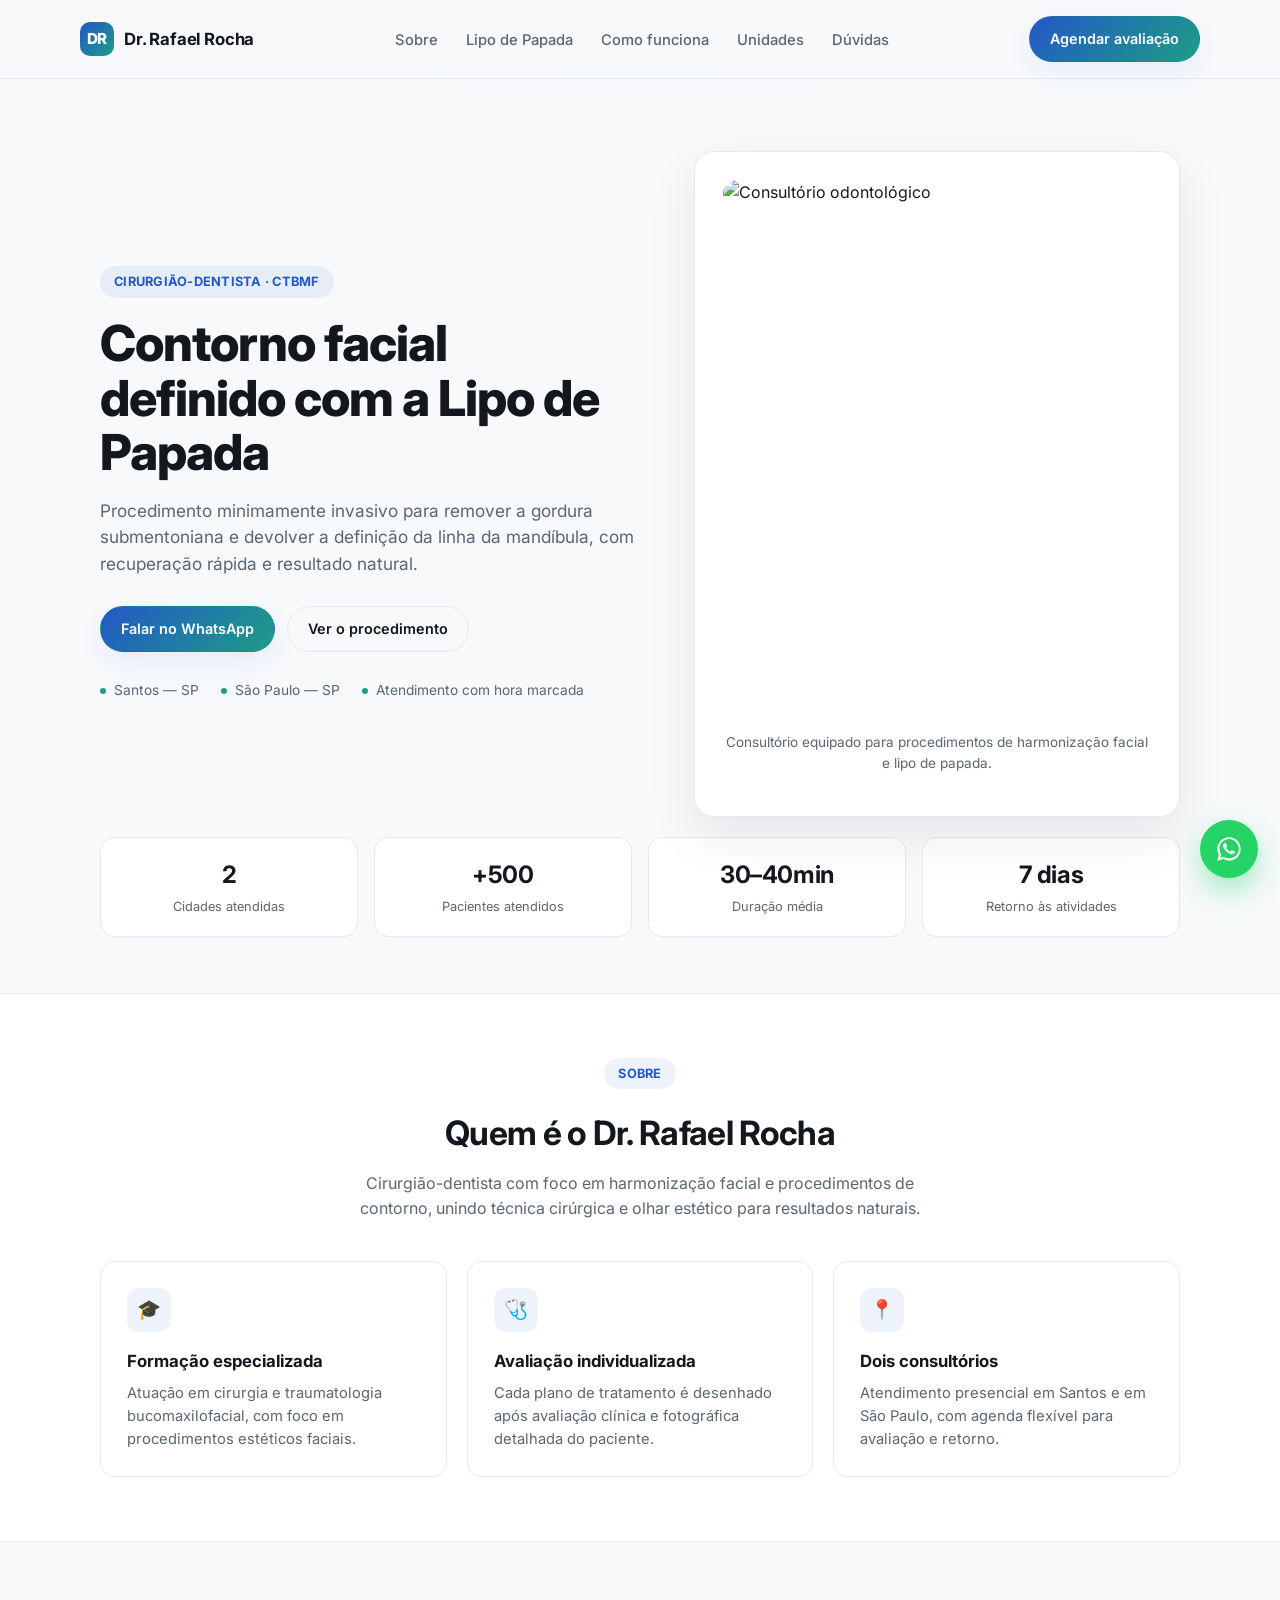
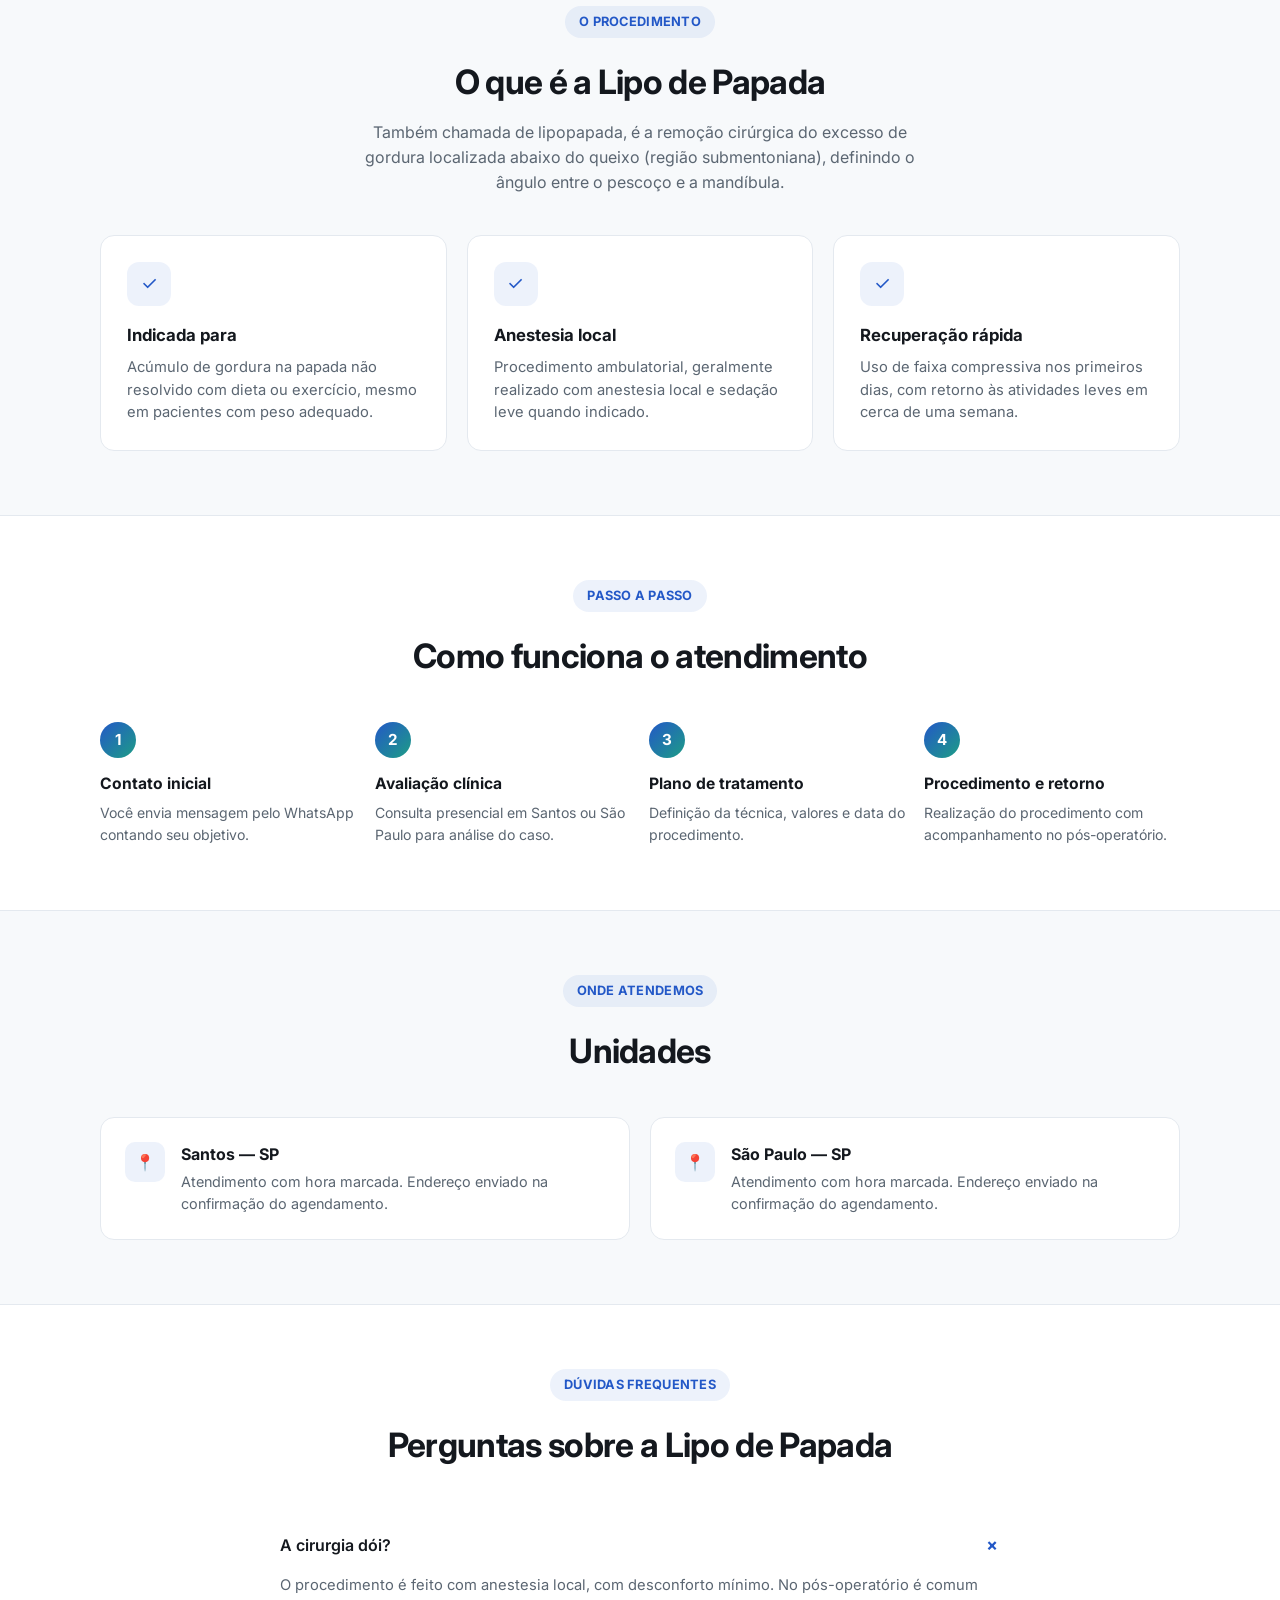
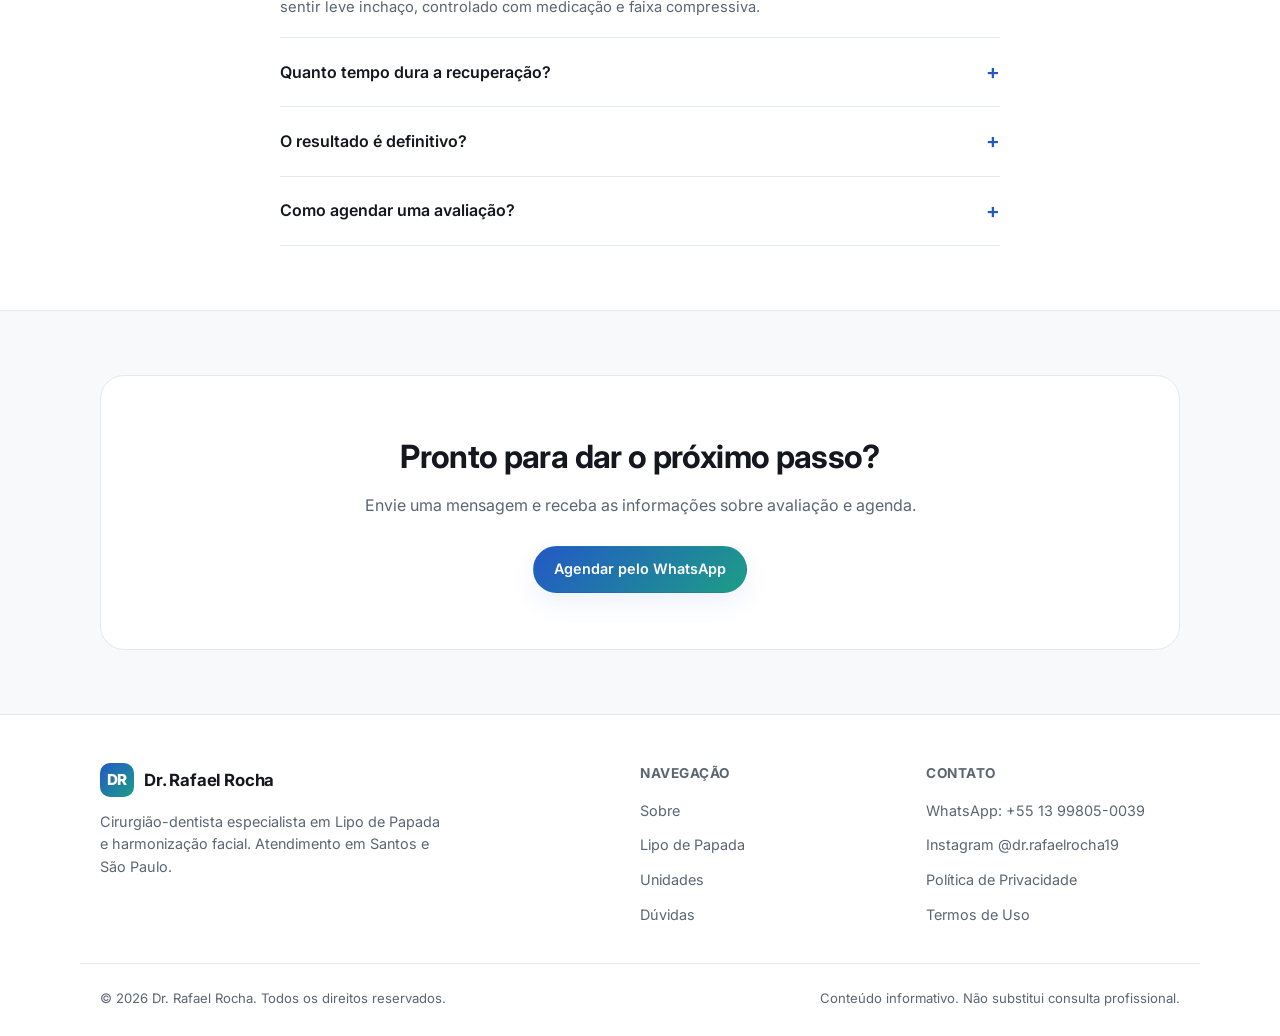
==== index.html @ ce808bcc "Cria landing page Dr. Rafael Rocha (lipo de papada) Site estático com hero, procedimento, unidades (" ====
<!doctype html>
<html lang="pt-BR">
<head>
<meta charset="UTF-8" />
<title>Dr. Rafael Rocha | Lipo de Papada — Santos e São Paulo</title>
<meta name="description" content="Dr. Rafael Rocha, cirurgião-dentista especialista em Lipo de Papada (lipopapada). Atendimento em Santos e São Paulo. Agende sua avaliação." />
<meta name="viewport" content="width=device-width, initial-scale=1" />
<link rel="icon" href="data:image/svg+xml,<svg xmlns=%22http://www.w3.org/2000/svg%22 viewBox=%220 0 100 100%22><rect width=%22100%22 height=%22100%22 rx=%2222%22 fill=%22%232f6fed%22/><text x=%2250%22 y=%2266%22 font-size=%2258%22 text-anchor=%22middle%22 fill=%22white%22 font-family=%22Arial%22>R</text></svg>" />
<link rel="preconnect" href="https://fonts.googleapis.com" />
<link rel="preconnect" href="https://fonts.gstatic.com" crossorigin />
<link href="https://fonts.googleapis.com/css2?family=Inter:wght@400;500;600;700;800&display=swap" rel="stylesheet" />
<link rel="stylesheet" href="/assets/style.css" />

<meta property="og:type" content="website" />
<meta property="og:title" content="Dr. Rafael Rocha | Especialista em Lipo de Papada" />
<meta property="og:description" content="Resultados naturais para o contorno facial. Atendimento em Santos e São Paulo." />
</head>
<body>

<header class="site-header">
  <nav class="container nav">
    <a href="/" class="brand">
      <span class="brand-mark">DR</span>
      Dr. Rafael Rocha
    </a>
    <ul class="nav-links">
      <li><a href="#sobre">Sobre</a></li>
      <li><a href="#procedimento">Lipo de Papada</a></li>
      <li><a href="#como-funciona">Como funciona</a></li>
      <li><a href="#locais">Unidades</a></li>
      <li><a href="#faq">Dúvidas</a></li>
    </ul>
    <a class="btn btn-primary nav-cta" href="https://wa.me/5513998050039" target="_blank" rel="noopener">Agendar avaliação</a>
  </nav>
</header>

<main>
  <section class="hero">
    <div class="container hero-grid">
      <div>
        <span class="eyebrow">Cirurgião-Dentista · CTBMF</span>
        <h1>Contorno facial definido com a Lipo de Papada</h1>
        <p class="lead">
          Procedimento minimamente invasivo para remover a gordura submentoniana e devolver a definição da linha da mandíbula, com recuperação rápida e resultado natural.
        </p>
        <div class="hero-actions">
          <a class="btn btn-primary" href="https://wa.me/5513998050039" target="_blank" rel="noopener">Falar no WhatsApp</a>
          <a class="btn btn-ghost" href="#procedimento">Ver o procedimento</a>
        </div>
        <div class="hero-meta">
          <span><i class="dot"></i> Santos — SP</span>
          <span><i class="dot"></i> São Paulo — SP</span>
          <span><i class="dot"></i> Atendimento com hora marcada</span>
        </div>
      </div>
      <div class="hero-card">
        <img src="https://images.unsplash.com/photo-1629909613654-28e377c37b09?q=80&w=800&auto=format&fit=crop" alt="Consultório odontológico" loading="lazy" />
        <p class="caption">Consultório equipado para procedimentos de harmonização facial e lipo de papada.</p>
      </div>
    </div>

    <div class="container stats">
      <div class="stat"><b>2</b><span>Cidades atendidas</span></div>
      <div class="stat"><b>+500</b><span>Pacientes atendidos</span></div>
      <div class="stat"><b>30–40min</b><span>Duração média</span></div>
      <div class="stat"><b>7 dias</b><span>Retorno às atividades</span></div>
    </div>
  </section>

  <section id="sobre" class="alt">
    <div class="container section-head">
      <span class="eyebrow">Sobre</span>
      <h2>Quem é o Dr. Rafael Rocha</h2>
      <p>Cirurgião-dentista com foco em harmonização facial e procedimentos de contorno, unindo técnica cirúrgica e olhar estético para resultados naturais.</p>
    </div>
    <div class="container grid-3">
      <div class="card">
        <div class="icon">🎓</div>
        <h3>Formação especializada</h3>
        <p>Atuação em cirurgia e traumatologia bucomaxilofacial, com foco em procedimentos estéticos faciais.</p>
      </div>
      <div class="card">
        <div class="icon">🩺</div>
        <h3>Avaliação individualizada</h3>
        <p>Cada plano de tratamento é desenhado após avaliação clínica e fotográfica detalhada do paciente.</p>
      </div>
      <div class="card">
        <div class="icon">📍</div>
        <h3>Dois consultórios</h3>
        <p>Atendimento presencial em Santos e em São Paulo, com agenda flexível para avaliação e retorno.</p>
      </div>
    </div>
  </section>

  <section id="procedimento">
    <div class="container section-head">
      <span class="eyebrow">O procedimento</span>
      <h2>O que é a Lipo de Papada</h2>
      <p>Também chamada de lipopapada, é a remoção cirúrgica do excesso de gordura localizada abaixo do queixo (região submentoniana), definindo o ângulo entre o pescoço e a mandíbula.</p>
    </div>
    <div class="container grid-3">
      <div class="card">
        <div class="icon">✓</div>
        <h3>Indicada para</h3>
        <p>Acúmulo de gordura na papada não resolvido com dieta ou exercício, mesmo em pacientes com peso adequado.</p>
      </div>
      <div class="card">
        <div class="icon">✓</div>
        <h3>Anestesia local</h3>
        <p>Procedimento ambulatorial, geralmente realizado com anestesia local e sedação leve quando indicado.</p>
      </div>
      <div class="card">
        <div class="icon">✓</div>
        <h3>Recuperação rápida</h3>
        <p>Uso de faixa compressiva nos primeiros dias, com retorno às atividades leves em cerca de uma semana.</p>
      </div>
    </div>
  </section>

  <section id="como-funciona" class="alt">
    <div class="container section-head">
      <span class="eyebrow">Passo a passo</span>
      <h2>Como funciona o atendimento</h2>
    </div>
    <div class="container steps">
      <div class="step">
        <div class="num">1</div>
        <h4>Contato inicial</h4>
        <p>Você envia mensagem pelo WhatsApp contando seu objetivo.</p>
      </div>
      <div class="step">
        <div class="num">2</div>
        <h4>Avaliação clínica</h4>
        <p>Consulta presencial em Santos ou São Paulo para análise do caso.</p>
      </div>
      <div class="step">
        <div class="num">3</div>
        <h4>Plano de tratamento</h4>
        <p>Definição da técnica, valores e data do procedimento.</p>
      </div>
      <div class="step">
        <div class="num">4</div>
        <h4>Procedimento e retorno</h4>
        <p>Realização do procedimento com acompanhamento no pós-operatório.</p>
      </div>
    </div>
  </section>

  <section id="locais">
    <div class="container section-head">
      <span class="eyebrow">Onde atendemos</span>
      <h2>Unidades</h2>
    </div>
    <div class="container locations">
      <div class="location-card">
        <div class="pin">📍</div>
        <div>
          <h4>Santos — SP</h4>
          <p>Atendimento com hora marcada. Endereço enviado na confirmação do agendamento.</p>
        </div>
      </div>
      <div class="location-card">
        <div class="pin">📍</div>
        <div>
          <h4>São Paulo — SP</h4>
          <p>Atendimento com hora marcada. Endereço enviado na confirmação do agendamento.</p>
        </div>
      </div>
    </div>
  </section>

  <section id="faq" class="alt">
    <div class="container section-head">
      <span class="eyebrow">Dúvidas frequentes</span>
      <h2>Perguntas sobre a Lipo de Papada</h2>
    </div>
    <div class="container faq">
      <details class="faq-item" open>
        <summary>A cirurgia dói?</summary>
        <p>O procedimento é feito com anestesia local, com desconforto mínimo. No pós-operatório é comum sentir leve inchaço, controlado com medicação e faixa compressiva.</p>
      </details>
      <details class="faq-item">
        <summary>Quanto tempo dura a recuperação?</summary>
        <p>A maioria dos pacientes retoma atividades leves em até 7 dias. O resultado final costuma ser percebido entre 30 e 60 dias.</p>
      </details>
      <details class="faq-item">
        <summary>O resultado é definitivo?</summary>
        <p>As células de gordura removidas não retornam. Manter peso estável ajuda a preservar o resultado a longo prazo.</p>
      </details>
      <details class="faq-item">
        <summary>Como agendar uma avaliação?</summary>
        <p>Basta enviar uma mensagem pelo WhatsApp com seu nome e cidade (Santos ou São Paulo) para verificarmos a disponibilidade na agenda.</p>
      </details>
    </div>
  </section>

  <section>
    <div class="container">
      <div class="cta-final">
        <h2>Pronto para dar o próximo passo?</h2>
        <p>Envie uma mensagem e receba as informações sobre avaliação e agenda.</p>
        <div class="cta-actions">
          <a class="btn btn-primary" href="https://wa.me/5513998050039" target="_blank" rel="noopener">Agendar pelo WhatsApp</a>
        </div>
      </div>
    </div>
  </section>
</main>

<footer class="site-footer">
  <div class="container footer-grid">
    <div>
      <a href="/" class="brand" style="margin-bottom:14px; display:flex;">
        <span class="brand-mark">DR</span>
        Dr. Rafael Rocha
      </a>
      <p style="color:var(--text-muted); font-size:0.9rem; max-width:38ch;">
        Cirurgião-dentista especialista em Lipo de Papada e harmonização facial. Atendimento em Santos e São Paulo.
      </p>
    </div>
    <div>
      <h5>Navegação</h5>
      <ul class="footer-links">
        <li><a href="#sobre">Sobre</a></li>
        <li><a href="#procedimento">Lipo de Papada</a></li>
        <li><a href="#locais">Unidades</a></li>
        <li><a href="#faq">Dúvidas</a></li>
      </ul>
    </div>
    <div>
      <h5>Contato</h5>
      <ul class="footer-links">
        <li><a href="https://wa.me/5513998050039" target="_blank" rel="noopener">WhatsApp: +55 13 99805-0039</a></li>
        <li><a href="https://www.instagram.com/dr.rafaelrocha19/" target="_blank" rel="noopener">Instagram @dr.rafaelrocha19</a></li>
        <li><a href="/privacidade.html">Política de Privacidade</a></li>
        <li><a href="/termos.html">Termos de Uso</a></li>
      </ul>
    </div>
  </div>
  <div class="container footer-bottom">
    <span>© <span id="year"></span> Dr. Rafael Rocha. Todos os direitos reservados.</span>
    <span>Conteúdo informativo. Não substitui consulta profissional.</span>
  </div>
</footer>

<a class="whatsapp-float" href="https://wa.me/5513998050039" target="_blank" rel="noopener" aria-label="WhatsApp">
  <svg viewBox="0 0 32 32"><path d="M16.001 2.667c-7.364 0-13.334 5.97-13.334 13.334 0 2.353.614 4.65 1.782 6.667L2.667 29.333l6.822-1.79a13.27 13.27 0 0 0 6.511 1.658h.006c7.364 0 13.334-5.97 13.334-13.334S23.365 2.667 16.001 2.667zm0 24.02h-.005a11.06 11.06 0 0 1-5.63-1.542l-.404-.24-4.05 1.062 1.082-3.947-.263-.406a11.03 11.03 0 0 1-1.696-5.892c0-6.113 4.973-11.087 11.09-11.087 2.963 0 5.748 1.156 7.842 3.253a11.02 11.02 0 0 1 3.245 7.84c-.002 6.113-4.975 11.087-11.086 11.087zm6.08-8.304c-.333-.167-1.97-.972-2.276-1.083-.305-.11-.527-.166-.75.167-.222.333-.86 1.083-1.054 1.305-.194.222-.389.25-.722.083-.333-.166-1.406-.518-2.678-1.65-.99-.883-1.66-1.973-1.854-2.306-.194-.333-.02-.514.146-.68.15-.15.334-.389.5-.583.167-.194.222-.333.334-.556.11-.222.055-.417-.028-.583-.083-.167-.75-1.807-1.028-2.474-.271-.65-.546-.562-.75-.573l-.639-.011c-.222 0-.583.083-.888.417-.305.333-1.166 1.14-1.166 2.78 0 1.639 1.194 3.222 1.36 3.445.167.222 2.351 3.59 5.697 5.034.796.344 1.417.55 1.902.703.799.254 1.526.218 2.101.132.641-.096 1.97-.805 2.248-1.583.278-.777.278-1.444.194-1.583-.083-.14-.305-.222-.638-.389z"/></svg>
</a>

<script>document.getElementById('year').textContent = new Date().getFullYear();</script>
</body>
</html>
---- assets/style.css ----
:root {
  --bg: #0b0f14;
  --bg-alt: #11161d;
  --surface: #161d26;
  --border: #232c38;
  --text: #eef2f6;
  --text-muted: #9aa7b4;
  --accent: #2f6fed;
  --accent-2: #7fd1c0;
  --accent-soft: rgba(47, 111, 237, 0.14);
  --radius: 14px;
  --shadow: 0 20px 50px rgba(0, 0, 0, 0.35);
}

@media (prefers-color-scheme: light) {
  :root:not([data-theme="dark"]) {
    --bg: #f7f9fb;
    --bg-alt: #ffffff;
    --surface: #ffffff;
    --border: #e4e9ef;
    --text: #14181e;
    --text-muted: #5b6672;
    --accent: #2358c7;
    --accent-2: #1d9d86;
    --accent-soft: rgba(35, 88, 199, 0.08);
    --shadow: 0 20px 50px rgba(20, 24, 30, 0.08);
  }
}

:root[data-theme="light"] {
  --bg: #f7f9fb;
  --bg-alt: #ffffff;
  --surface: #ffffff;
  --border: #e4e9ef;
  --text: #14181e;
  --text-muted: #5b6672;
  --accent: #2358c7;
  --accent-2: #1d9d86;
  --accent-soft: rgba(35, 88, 199, 0.08);
  --shadow: 0 20px 50px rgba(20, 24, 30, 0.08);
}

* { box-sizing: border-box; }
html { scroll-behavior: smooth; }

body {
  margin: 0;
  background: var(--bg);
  color: var(--text);
  font-family: "Inter", -apple-system, BlinkMacSystemFont, "Segoe UI", sans-serif;
  line-height: 1.55;
  -webkit-font-smoothing: antialiased;
}

.container {
  width: 100%;
  max-width: 1120px;
  margin: 0 auto;
  padding: 0 20px;
}

a { color: inherit; }

header.site-header {
  position: sticky;
  top: 0;
  z-index: 50;
  background: color-mix(in srgb, var(--bg) 88%, transparent);
  backdrop-filter: blur(10px);
  border-bottom: 1px solid var(--border);
}

.nav {
  display: flex;
  align-items: center;
  justify-content: space-between;
  padding: 16px 0;
}

.brand {
  display: flex;
  align-items: center;
  gap: 10px;
  font-weight: 700;
  font-size: 1.05rem;
  text-decoration: none;
  letter-spacing: -0.01em;
}

.brand-mark {
  width: 34px;
  height: 34px;
  border-radius: 10px;
  background: linear-gradient(135deg, var(--accent), var(--accent-2));
  display: flex;
  align-items: center;
  justify-content: center;
  color: #fff;
  font-weight: 800;
  font-size: 0.95rem;
}

.nav-links {
  display: flex;
  gap: 28px;
  list-style: none;
  margin: 0;
  padding: 0;
}

.nav-links a {
  text-decoration: none;
  color: var(--text-muted);
  font-size: 0.92rem;
  font-weight: 500;
  transition: color 0.15s ease;
}

.nav-links a:hover { color: var(--text); }

.btn {
  display: inline-flex;
  align-items: center;
  gap: 8px;
  padding: 11px 20px;
  border-radius: 999px;
  font-weight: 600;
  font-size: 0.9rem;
  text-decoration: none;
  border: 1px solid transparent;
  cursor: pointer;
  transition: transform 0.15s ease, box-shadow 0.15s ease, opacity 0.15s ease;
}

.btn:hover { transform: translateY(-1px); }

.btn-primary {
  background: linear-gradient(135deg, var(--accent), var(--accent-2));
  color: #fff;
  box-shadow: 0 10px 24px var(--accent-soft);
}

.btn-ghost {
  background: transparent;
  border-color: var(--border);
  color: var(--text);
}

.nav-cta { display: none; }
@media (min-width: 760px) { .nav-cta { display: inline-flex; } }

.mobile-only { display: inline-flex; }
@media (min-width: 760px) { .mobile-only { display: none; } .nav-links { display: flex; } }
@media (max-width: 759px) { .nav-links { display: none; } }

.hero {
  padding: 72px 0 56px;
  position: relative;
  overflow: hidden;
}

.hero::before {
  content: "";
  position: absolute;
  inset: -20% -10% auto -10%;
  height: 480px;
  background: radial-gradient(60% 60% at 50% 0%, var(--accent-soft), transparent 70%);
  pointer-events: none;
}

.hero-grid {
  display: grid;
  grid-template-columns: 1fr;
  gap: 40px;
  align-items: center;
  position: relative;
}

@media (min-width: 900px) {
  .hero-grid { grid-template-columns: 1.05fr 0.95fr; gap: 56px; }
}

.eyebrow {
  display: inline-flex;
  align-items: center;
  gap: 8px;
  padding: 6px 14px;
  border-radius: 999px;
  background: var(--accent-soft);
  color: var(--accent);
  font-size: 0.8rem;
  font-weight: 700;
  letter-spacing: 0.02em;
  text-transform: uppercase;
  margin-bottom: 18px;
}

h1 {
  font-size: clamp(2rem, 4.2vw, 3.1rem);
  line-height: 1.1;
  letter-spacing: -0.02em;
  margin: 0 0 18px;
  font-weight: 800;
}

.hero p.lead {
  font-size: 1.08rem;
  color: var(--text-muted);
  max-width: 52ch;
  margin: 0 0 28px;
}

.hero-actions {
  display: flex;
  flex-wrap: wrap;
  gap: 12px;
  margin-bottom: 28px;
}

.hero-meta {
  display: flex;
  flex-wrap: wrap;
  gap: 22px;
  font-size: 0.86rem;
  color: var(--text-muted);
}

.hero-meta span { display: flex; align-items: center; gap: 8px; }
.dot { width: 6px; height: 6px; border-radius: 50%; background: var(--accent-2); }

.hero-card {
  background: var(--surface);
  border: 1px solid var(--border);
  border-radius: 20px;
  padding: 28px;
  box-shadow: var(--shadow);
}

.hero-card img {
  width: 100%;
  border-radius: 14px;
  display: block;
  aspect-ratio: 4/5;
  object-fit: cover;
  background: var(--bg-alt);
}

.hero-card .caption {
  margin-top: 16px;
  font-size: 0.85rem;
  color: var(--text-muted);
  text-align: center;
}

.stats {
  display: grid;
  grid-template-columns: repeat(2, 1fr);
  gap: 16px;
  margin-top: 20px;
}

@media (min-width: 560px) { .stats { grid-template-columns: repeat(4, 1fr); } }

.stat {
  background: var(--surface);
  border: 1px solid var(--border);
  border-radius: var(--radius);
  padding: 18px;
  text-align: center;
}

.stat b { display: block; font-size: 1.5rem; letter-spacing: -0.02em; }
.stat span { font-size: 0.8rem; color: var(--text-muted); }

section { padding: 64px 0; }
section.alt { background: var(--bg-alt); border-top: 1px solid var(--border); border-bottom: 1px solid var(--border); }

.section-head { max-width: 620px; margin: 0 auto 40px; text-align: center; }
.section-head .eyebrow { display: inline-flex; }
.section-head h2 { font-size: clamp(1.5rem, 3vw, 2.1rem); margin: 0 0 12px; letter-spacing: -0.02em; }
.section-head p { color: var(--text-muted); margin: 0; }

.grid-3 { display: grid; grid-template-columns: 1fr; gap: 20px; }
@media (min-width: 760px) { .grid-3 { grid-template-columns: repeat(3, 1fr); } }

.card {
  background: var(--surface);
  border: 1px solid var(--border);
  border-radius: var(--radius);
  padding: 26px;
}

.card .icon {
  width: 44px; height: 44px;
  border-radius: 12px;
  background: var(--accent-soft);
  color: var(--accent);
  display: flex; align-items: center; justify-content: center;
  margin-bottom: 16px;
  font-size: 1.2rem;
}

.card h3 { margin: 0 0 8px; font-size: 1.05rem; }
.card p { margin: 0; color: var(--text-muted); font-size: 0.92rem; }

.steps { display: grid; grid-template-columns: 1fr; gap: 18px; }
@media (min-width: 760px) { .steps { grid-template-columns: repeat(4, 1fr); } }

.step { position: relative; padding-left: 0; }
.step .num {
  width: 36px; height: 36px; border-radius: 50%;
  background: linear-gradient(135deg, var(--accent), var(--accent-2));
  color: #fff; display: flex; align-items: center; justify-content: center;
  font-weight: 700; font-size: 0.95rem; margin-bottom: 14px;
}
.step h4 { margin: 0 0 6px; font-size: 0.98rem; }
.step p { margin: 0; color: var(--text-muted); font-size: 0.88rem; }

.locations { display: grid; grid-template-columns: 1fr; gap: 20px; }
@media (min-width: 700px) { .locations { grid-template-columns: 1fr 1fr; } }

.location-card {
  background: var(--surface);
  border: 1px solid var(--border);
  border-radius: var(--radius);
  padding: 24px;
  display: flex;
  gap: 16px;
  align-items: flex-start;
}

.location-card .pin {
  width: 40px; height: 40px; flex-shrink: 0;
  border-radius: 10px;
  background: var(--accent-soft);
  color: var(--accent);
  display: flex; align-items: center; justify-content: center;
}

.location-card h4 { margin: 0 0 4px; }
.location-card p { margin: 0; color: var(--text-muted); font-size: 0.9rem; }

.faq { max-width: 760px; margin: 0 auto; }
.faq-item {
  border-bottom: 1px solid var(--border);
  padding: 18px 0;
}
.faq-item summary {
  cursor: pointer;
  font-weight: 600;
  list-style: none;
  display: flex;
  align-items: center;
  justify-content: space-between;
  gap: 12px;
}
.faq-item summary::-webkit-details-marker { display: none; }
.faq-item summary::after {
  content: "+";
  font-size: 1.3rem;
  color: var(--accent);
  transition: transform 0.15s ease;
}
.faq-item[open] summary::after { transform: rotate(45deg); }
.faq-item p { color: var(--text-muted); margin: 12px 0 0; font-size: 0.92rem; }

.cta-final {
  text-align: center;
  background: var(--surface);
  border: 1px solid var(--border);
  border-radius: 24px;
  padding: 56px 28px;
  position: relative;
  overflow: hidden;
}

.cta-final h2 { font-size: clamp(1.5rem, 3vw, 2rem); margin: 0 0 12px; letter-spacing: -0.02em; }
.cta-final p { color: var(--text-muted); margin: 0 0 28px; }
.cta-actions { display: flex; justify-content: center; gap: 12px; flex-wrap: wrap; }

footer.site-footer {
  border-top: 1px solid var(--border);
  padding: 48px 0 28px;
  background: var(--bg-alt);
}

.footer-grid {
  display: grid;
  grid-template-columns: 1fr;
  gap: 32px;
}

@media (min-width: 760px) { .footer-grid { grid-template-columns: 2fr 1fr 1fr; } }

.footer-grid h5 { margin: 0 0 14px; font-size: 0.85rem; text-transform: uppercase; letter-spacing: 0.04em; color: var(--text-muted); }
.footer-links { list-style: none; margin: 0; padding: 0; display: flex; flex-direction: column; gap: 10px; }
.footer-links a { text-decoration: none; color: var(--text-muted); font-size: 0.9rem; }
.footer-links a:hover { color: var(--text); }

.footer-bottom {
  margin-top: 36px;
  padding-top: 24px;
  border-top: 1px solid var(--border);
  display: flex;
  flex-wrap: wrap;
  gap: 12px;
  justify-content: space-between;
  color: var(--text-muted);
  font-size: 0.82rem;
}

.whatsapp-float {
  position: fixed;
  bottom: 22px;
  right: 22px;
  z-index: 60;
  width: 58px;
  height: 58px;
  border-radius: 50%;
  background: #25d366;
  display: flex;
  align-items: center;
  justify-content: center;
  box-shadow: 0 12px 28px rgba(37, 211, 102, 0.4);
  text-decoration: none;
}

.whatsapp-float svg { width: 28px; height: 28px; fill: #fff; }

.legal main {
  max-width: 760px;
  margin: 0 auto;
  padding: 64px 20px 80px;
}

.legal h1 { font-size: 2rem; margin-bottom: 8px; }
.legal .updated { color: var(--text-muted); font-size: 0.85rem; margin-bottom: 32px; }
.legal h2 { font-size: 1.15rem; margin-top: 32px; }
.legal p, .legal li { color: var(--text-muted); font-size: 0.95rem; }
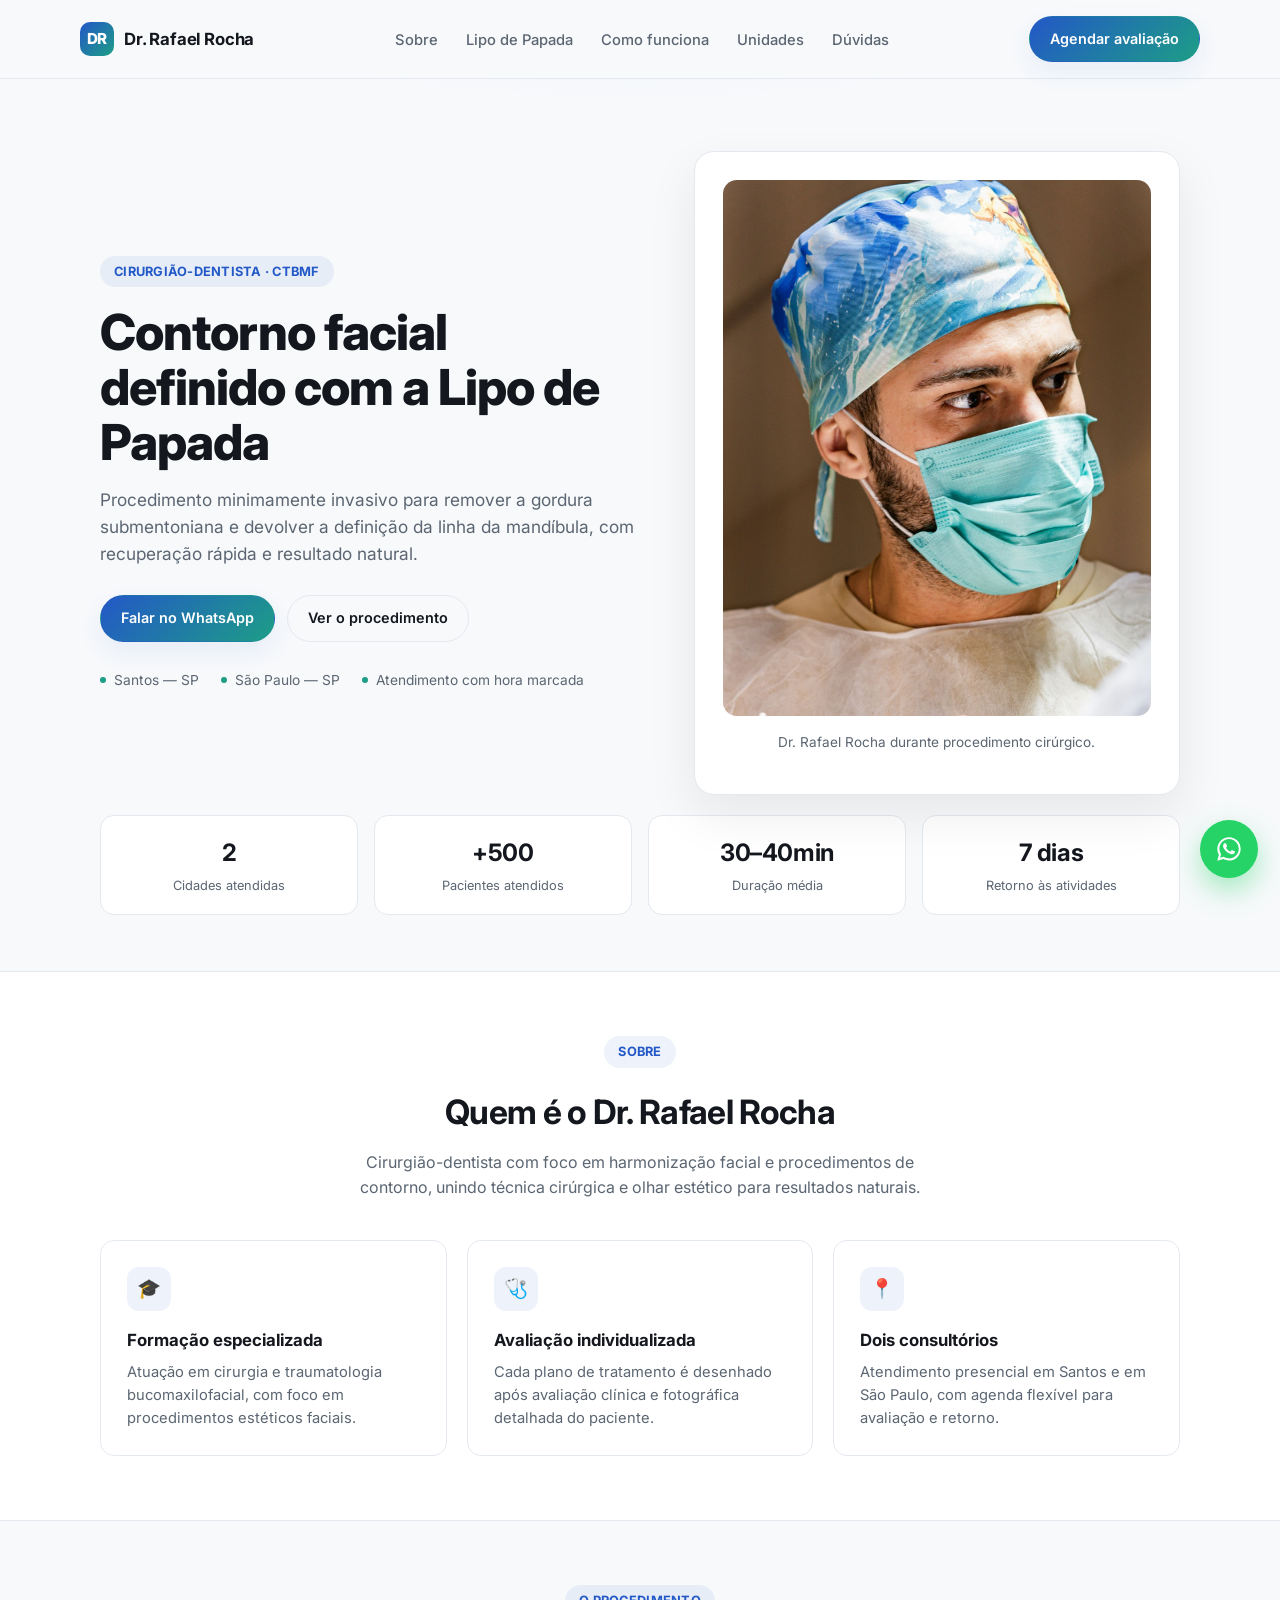
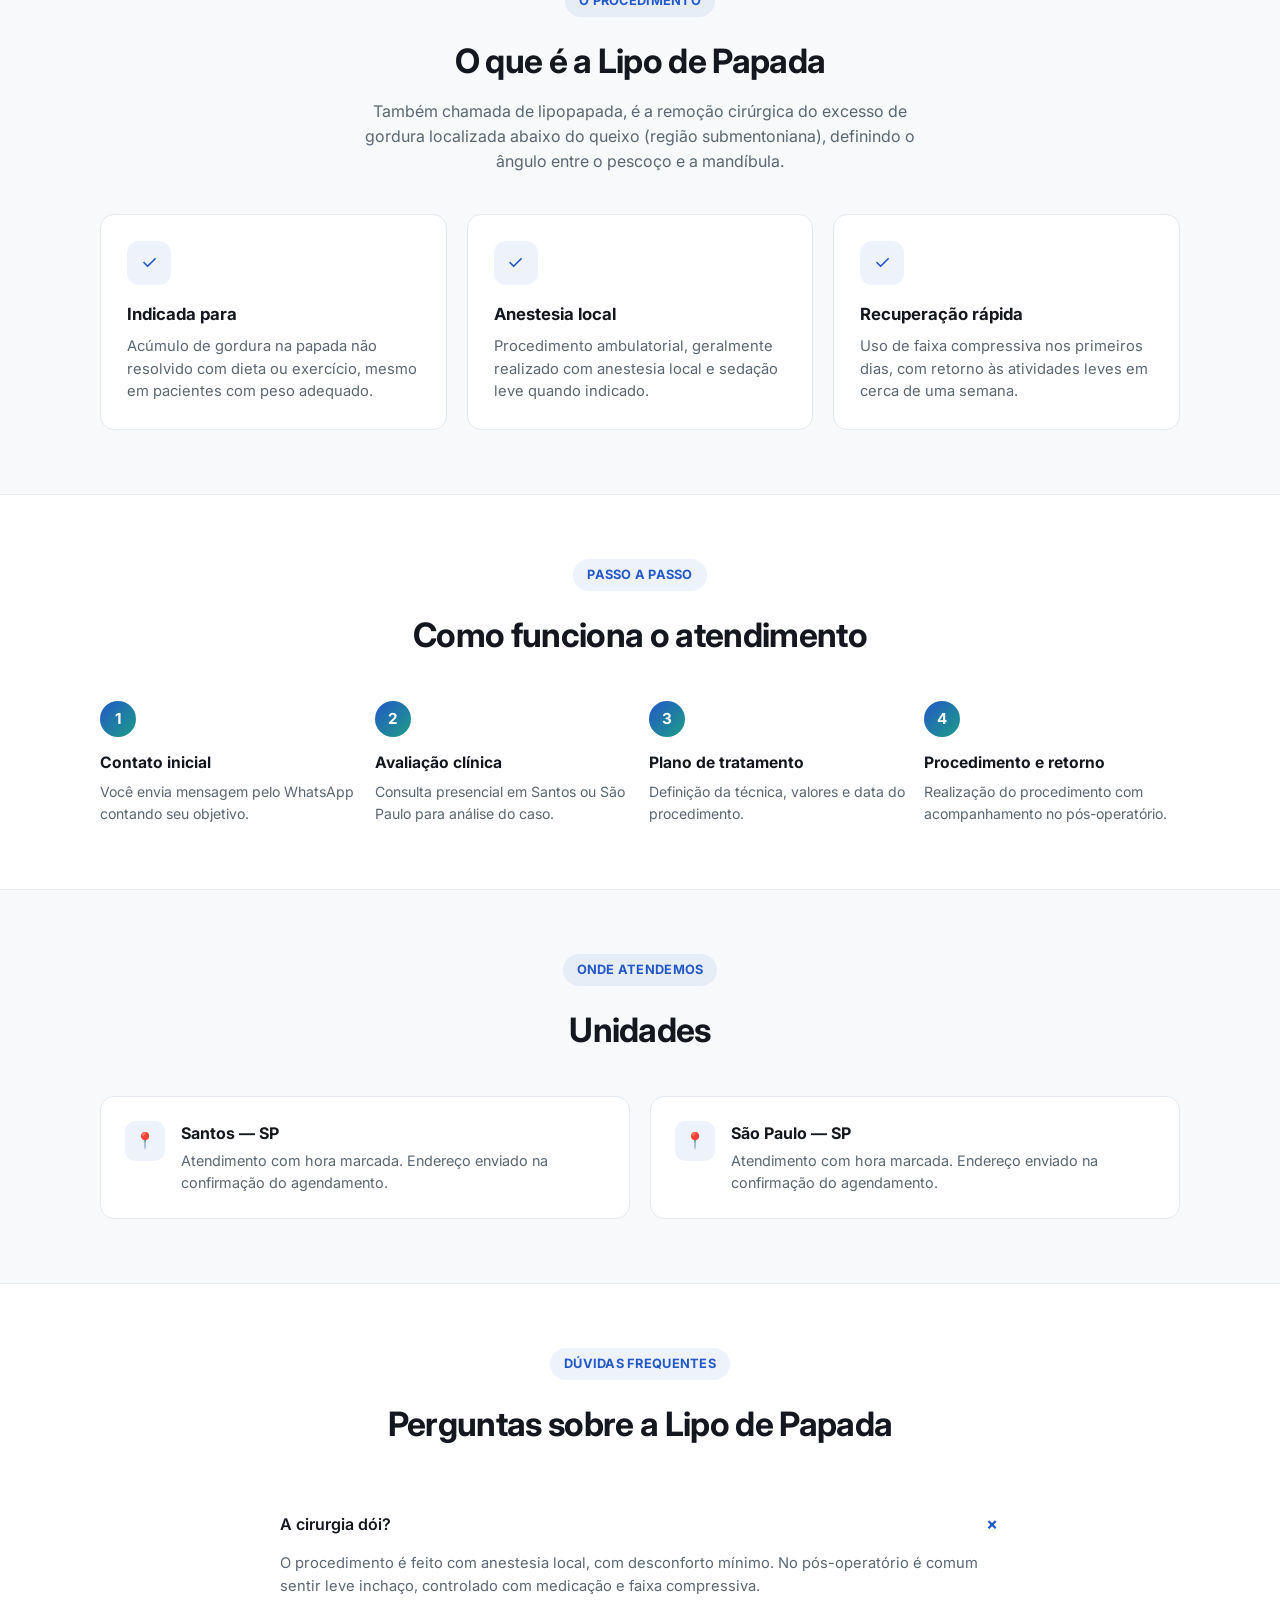
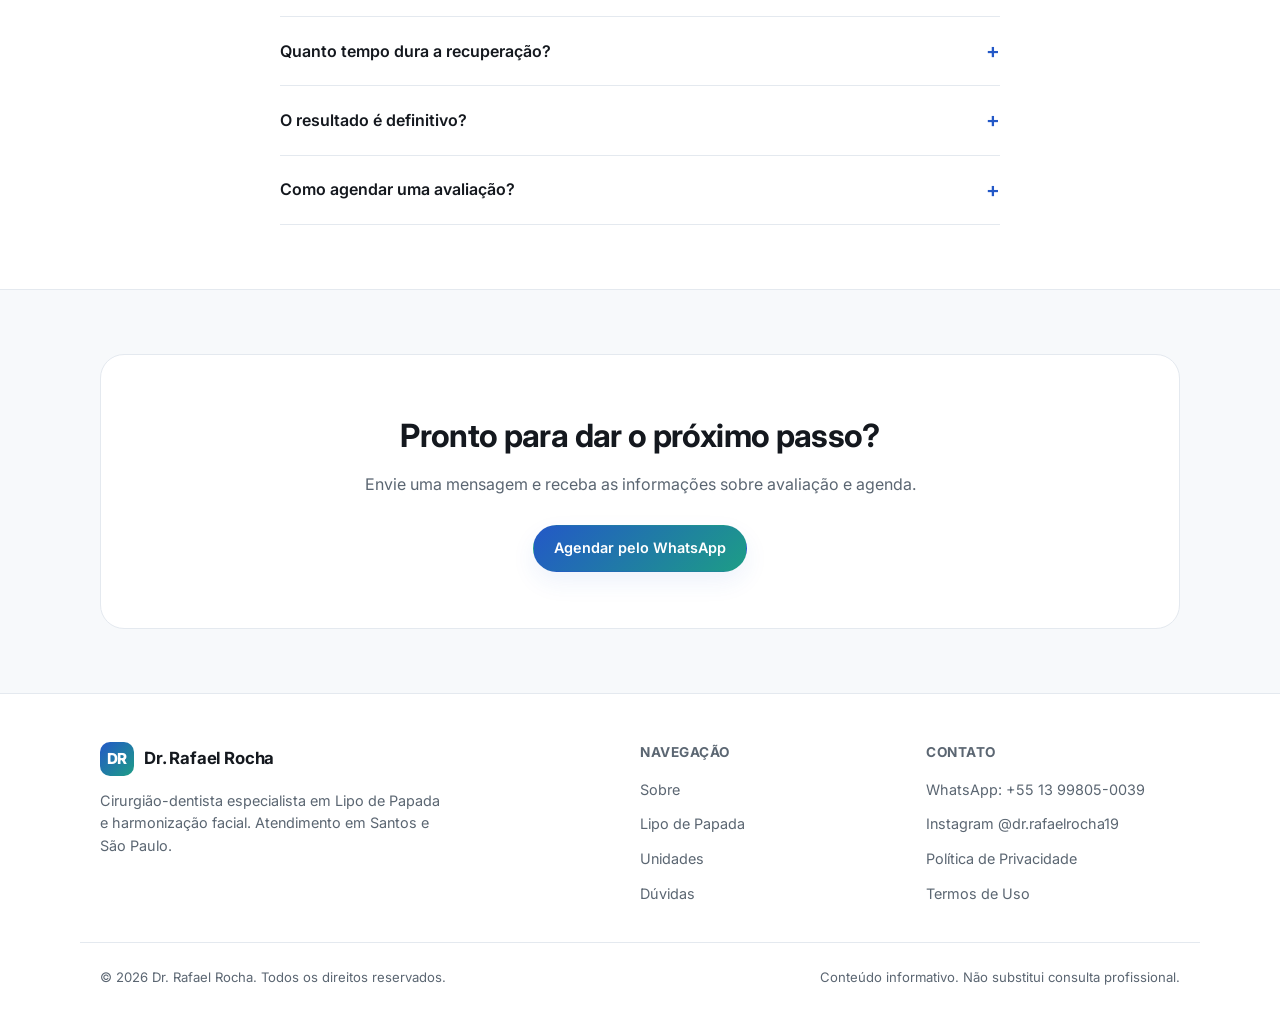
==== commit 2430ec7e: "Troca foto da hero pela foto real do Dr. Rafael Rocha Co-Authored-By: Claude Sonnet 5 <noreply@anthr" ====
--- a/index.html
+++ b/index.html
@@ -54,8 +54,8 @@
         </div>
       </div>
       <div class="hero-card">
-        <img src="https://images.unsplash.com/photo-1629909613654-28e377c37b09?q=80&w=800&auto=format&fit=crop" alt="Consultório odontológico" loading="lazy" />
-        <p class="caption">Consultório equipado para procedimentos de harmonização facial e lipo de papada.</p>
+        <img src="/assets/dr-rafael.jpg" alt="Dr. Rafael Rocha em procedimento" loading="lazy" />
+        <p class="caption">Dr. Rafael Rocha durante procedimento cirúrgico.</p>
       </div>
     </div>
 
